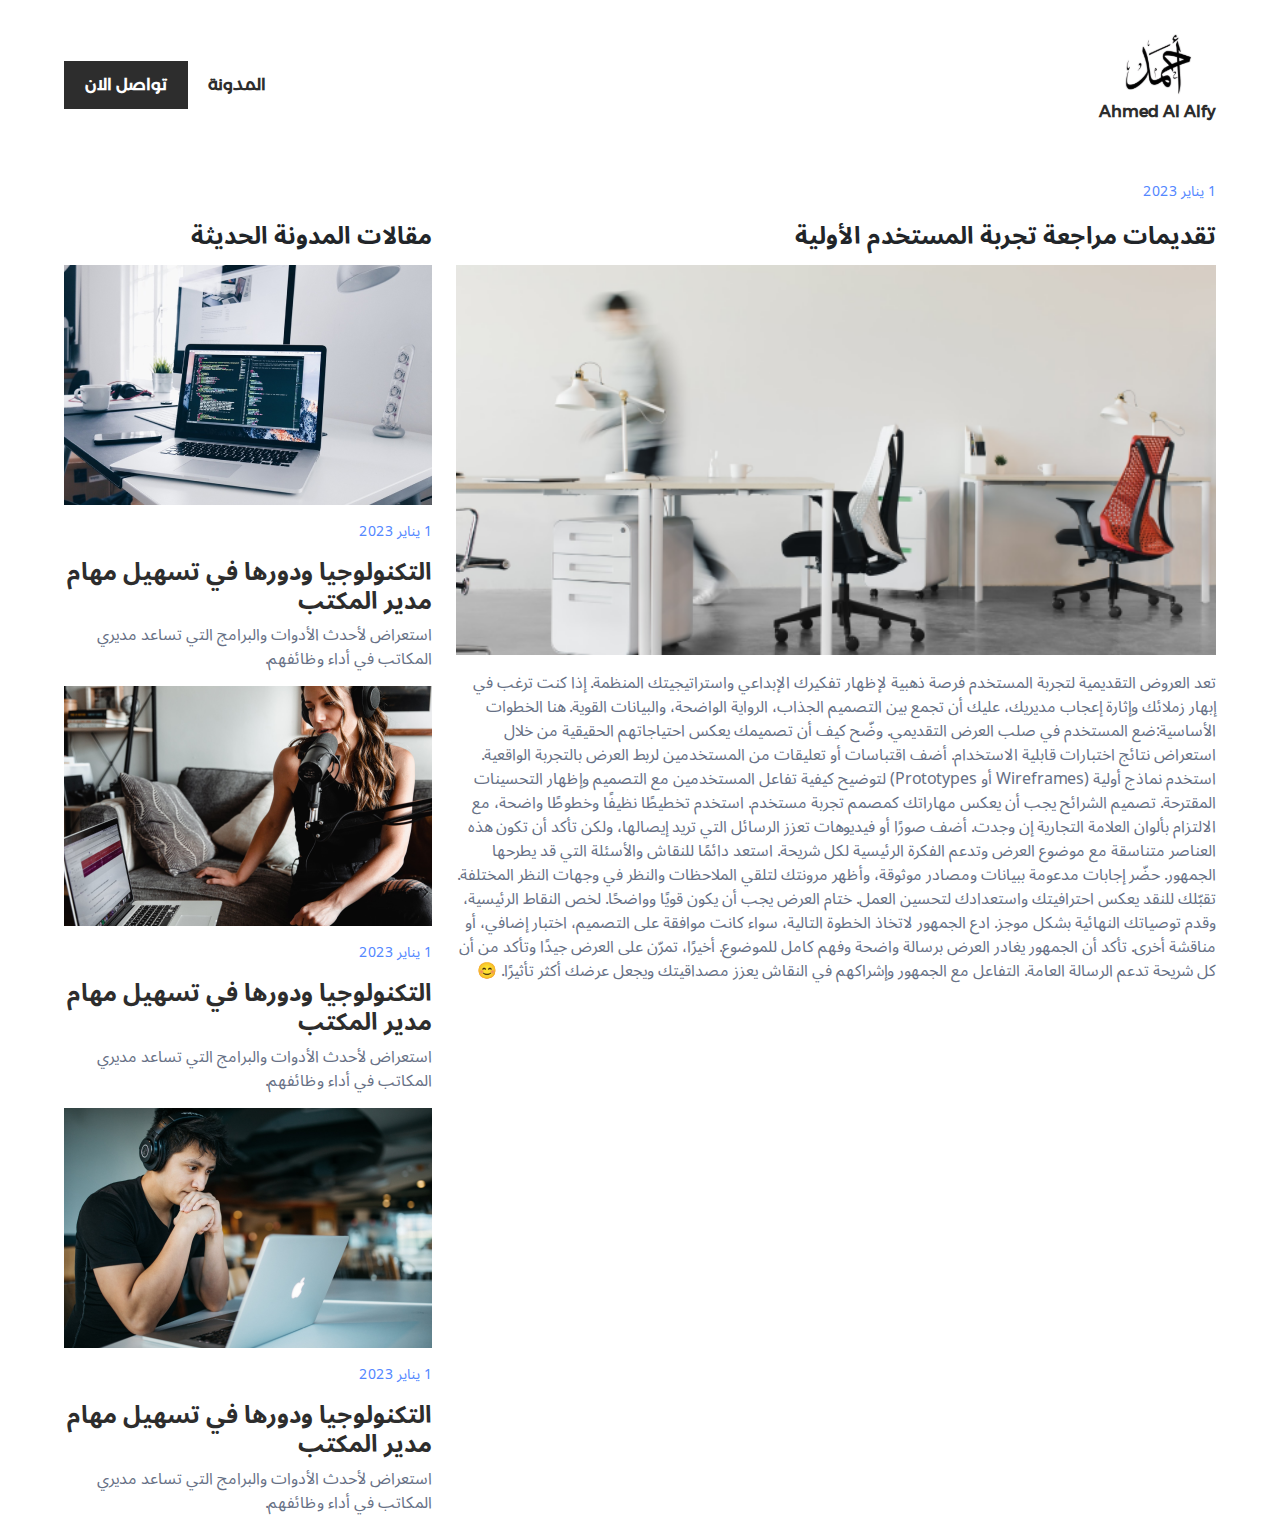
==== blog-details.html @ debd13fa "blog" ====
<!DOCTYPE html>
<html lang="en">
  <head>
    <meta charset="UTF-8" />
    <meta name="viewport" content="width=device-width, initial-scale=1.0" />
    <!-- bootstrap -->
    <link href="https://cdn.jsdelivr.net/npm/bootstrap@5.3.3/dist/css/bootstrap.min.css" rel="stylesheet" integrity="sha384-QWTKZyjpPEjISv5WaRU9OFeRpok6YctnYmDr5pNlyT2bRjXh0JMhjY6hW+ALEwIH" crossorigin="anonymous">
    <link rel="stylesheet" href="./css/style.css" />
    <link rel="stylesheet" href="./css/response.css" />
    <link rel="preconnect" href="https://fonts.googleapis.com" />
    <link rel="preconnect" href="https://fonts.gstatic.com" crossorigin />
    <!-- <link href="https://fonts.googleapis.com/css2?family=Epilogue:ital,wght@0,100..900;1,100..900&display=swap" rel="stylesheet"> -->

    <title>Document</title>
  </head>
  <body>
    <!-- header -->
    <header>
      <div class="main-container">
        <a class="logo">
          <img src="images/logo.svg" alt="logo" />
          <p>Ahmed Al Alfy</p>
        </a>
        <div class="header-links">
          <a class="blog-link" href="#"> المدونة </a>
          <a class="contact-link" href="#">تواصل الان </a>
        </div>
      </div>
    </header>
    <!-- end header -->


    <!-- start main -->
    <main>
    
        <div class="details-page">
            <div class="main-container">
                <div class="article-details-date">
                    <p>  1 يناير 2023 </p>
                </div>
                <div class="row row-gap-4">
                    <div class="col-lg-8 col-md-12 ">
                        <section class="article-details">
                            <div class="article-details-header">
                                
                                <h2>تقديمات مراجعة تجربة المستخدم الأولية </h2>
                            </div>
                            <div class="article-details-body">
                                <div class="article-details-img">
                                    <img src="images/article1.png" alt="article1">
                                </div>
                                <div class="article-details-text">
                                    <p>تعد العروض التقديمية لتجربة المستخدم فرصة ذهبية لإظهار تفكيرك الإبداعي واستراتيجيتك المنظمة. إذا كنت ترغب في إبهار زملائك وإثارة إعجاب مديريك، عليك أن تجمع بين التصميم الجذاب، الرواية الواضحة، والبيانات القوية. هنا الخطوات الأساسية:ضع المستخدم في صلب العرض التقديمي. وضّح كيف أن تصميمك يعكس احتياجاتهم الحقيقية من خلال استعراض نتائج اختبارات قابلية الاستخدام. أضف اقتباسات أو تعليقات من المستخدمين لربط العرض بالتجربة الواقعية. استخدم نماذج أولية (Wireframes أو Prototypes) لتوضيح كيفية تفاعل المستخدمين مع التصميم وإظهار التحسينات المقترحة.
                                        تصميم الشرائح يجب أن يعكس مهاراتك كمصمم تجربة مستخدم. استخدم تخطيطًا نظيفًا وخطوطًا واضحة، مع الالتزام بألوان العلامة التجارية إن وجدت. أضف صورًا أو فيديوهات تعزز الرسائل التي تريد إيصالها، ولكن تأكد أن تكون هذه العناصر متناسقة مع موضوع العرض وتدعم الفكرة الرئيسية لكل شريحة.
                                        استعد دائمًا للنقاش والأسئلة التي قد يطرحها الجمهور. حضّر إجابات مدعومة ببيانات ومصادر موثوقة، وأظهر مرونتك لتلقي الملاحظات والنظر في وجهات النظر المختلفة. تقبّلك للنقد يعكس احترافيتك واستعدادك لتحسين العمل.
                                        ختام العرض يجب أن يكون قويًا وواضحًا. لخص النقاط الرئيسية، وقدم توصياتك النهائية بشكل موجز. ادع الجمهور لاتخاذ الخطوة التالية، سواء كانت موافقة على التصميم، اختبار إضافي، أو مناقشة أخرى. تأكد أن الجمهور يغادر العرض برسالة واضحة وفهم كامل للموضوع.
                                        أخيرًا، تمرّن على العرض جيدًا وتأكد من أن كل شريحة تدعم الرسالة العامة. التفاعل مع الجمهور وإشراكهم في النقاش يعزز مصداقيتك ويجعل عرضك أكثر تأثيرًا. 😊</p>
                                    
                                </div>
                            </div>
                            
                
                        </section>
                    </div>
                    <div class="col-lg-4 col-md-12 ">
                        <aside>
                            <div class="aside-header">
                                <h2>مقالات المدونة الحديثة</h2>
                            </div>
                            <div class="aside-body">
                                <div class="row ">
                                    <div class="col-lg-12 col-md-6 col-sm-12">
                                        <a href="#" class="aside-item">
                                            <div class="aside-item-img">
                                                <img src="images/last1.png" alt="aside1">
                                            </div>
                                            <div class="aside-item-text">
                                                <div class="aside-item-date">
                                                    <p> 1 يناير 2023</p>
                                                </div>
                                                <h2>التكنولوجيا ودورها في تسهيل مهام مدير المكتب</h2>
                                                <p>استعراض لأحدث الأدوات والبرامج التي تساعد مديري المكاتب في أداء وظائفهم.</p>
                                            </div>
                                        </a>

                                    </div>
                                    <!--  -->
                                    <div class="col-lg-12 col-md-6 col-sm-12">
                                        <a href="#" class="aside-item">
                                            <div class="aside-item-img">
                                                <img src="images/last2.png" alt="aside1">
                                            </div>
                                            <div class="aside-item-text">
                                                <div class="aside-item-date">
                                                    <p> 1 يناير 2023</p>
                                                </div>
                                                <h2>التكنولوجيا ودورها في تسهيل مهام مدير المكتب</h2>
                                                <p>استعراض لأحدث الأدوات والبرامج التي تساعد مديري المكاتب في أداء وظائفهم.</p>
                                            </div>
                                        </a>

                                    </div>
                                    <!--  -->
                                    <div class="col-lg-12 col-md-6 col-sm-12">

                                        <a href="#" class="aside-item">
                                            <div class="aside-item-img">
                                                <img src="images/last3.png" alt="aside1">
                                            </div>
                                            <div class="aside-item-text">
                                                <div class="aside-item-date">
                                                    <p> 1 يناير 2023</p>
                                                </div>
                                                <h2>التكنولوجيا ودورها في تسهيل مهام مدير المكتب</h2>
                                                <p>استعراض لأحدث الأدوات والبرامج التي تساعد مديري المكاتب في أداء وظائفهم.</p>
                                            </div>
                                        </a>
                                    </div>
                                </div>
                                
                            </div>
                        </aside>

                    </div>
                </div>


            </div>
        </div>
    </main>
    <!--  -->


    <div class="whatsapp-container">
      <div class="whatsapp-options" id="whatsappOptions">
        <a href="#" target="__blank">
          <div
            class="whatsapp-option whats-icon"
            data-tooltip="حجوزات الفنادق والطيران"
          >
            <svg
              width="25"
              height="25"
              viewBox="0 0 25 25"
              fill="none"
              xmlns="http://www.w3.org/2000/svg"
            >
              <path
                d="M20.7792 3.49579C18.5092 1.24271 15.4904 0.00126638 12.2741 0C5.64708 0 0.253488 5.34697 0.250836 11.9193C0.249985 14.0201 0.803616 16.0708 1.85574 17.8785L0.150024 24.0554L6.52371 22.3979C8.27985 23.3475 10.257 23.8479 12.2693 23.8487H12.2742C18.9006 23.8487 24.2947 18.5011 24.2974 11.9288C24.2986 8.74375 23.0492 5.74887 20.7792 3.49579ZM12.2742 21.8356H12.2702C10.477 21.8349 8.71823 21.3573 7.18391 20.4546L6.81897 20.2399L3.03674 21.2235L4.0463 17.5675L3.80863 17.1927C2.8083 15.6153 2.27998 13.792 2.28076 11.9201C2.28292 6.45745 6.7659 2.01322 12.2781 2.01322C14.9473 2.01422 17.4564 3.04616 19.3431 4.9188C21.2298 6.79145 22.2683 9.28073 22.2673 11.928C22.2652 17.3911 17.7822 21.8356 12.2742 21.8356ZM17.7557 14.4154C17.4552 14.2663 15.9783 13.5458 15.7029 13.4464C15.4275 13.3469 15.2273 13.2973 15.027 13.5955C14.8267 13.8936 14.251 14.5645 14.0757 14.7633C13.9005 14.9621 13.7252 14.9869 13.4248 14.8378C13.1244 14.6887 12.1564 14.3742 11.0089 13.3595C10.1159 12.5699 9.51294 11.5944 9.3377 11.2962C9.16247 10.998 9.31907 10.8369 9.46945 10.6884C9.60458 10.5549 9.76986 10.3405 9.92008 10.1666C10.0703 9.99269 10.1204 9.86839 10.2205 9.66964C10.3206 9.47085 10.2705 9.2969 10.1954 9.14782C10.1204 8.99875 9.51952 7.53274 9.26917 6.9364C9.02535 6.35562 8.77762 6.4342 8.59322 6.42508C8.41818 6.41644 8.2177 6.41462 8.01745 6.41462C7.8172 6.41462 7.49172 6.48915 7.21636 6.78733C6.941 7.08551 6.16492 7.80608 6.16492 9.27206C6.16492 10.738 7.24138 12.1543 7.39159 12.3531C7.54181 12.5519 9.50996 15.5603 12.5236 16.8504C13.2404 17.1573 13.7999 17.3405 14.2362 17.4778C14.9559 17.7044 15.6108 17.6725 16.1285 17.5958C16.7057 17.5103 17.9058 16.8753 18.1562 16.1796C18.4066 15.4838 18.4066 14.8875 18.3315 14.7633C18.2564 14.6391 18.0561 14.5645 17.7557 14.4154Z"
                fill="white"
              />
            </svg>
          </div>
        </a>
        <a href="#" target="__blank">
          <div
            class="whatsapp-option linkedin-icon"
            data-tooltip="الدراسه بالخارج"
          >
            <svg
              width="23"
              height="22"
              viewBox="0 0 23 22"
              fill="none"
              xmlns="http://www.w3.org/2000/svg"
            >
              <path
                d="M3.14421 0.0189209C1.68298 0.0189209 0.500236 1.20379 0.5 2.66171C0.5 4.12105 1.68274 5.30568 3.14444 5.30568C4.60213 5.30568 5.78652 4.12105 5.78652 2.66171C5.78652 1.20355 4.60189 0.0189209 3.14421 0.0189209Z"
                fill="white"
              />
              <path
                d="M5.42316 7.3111H0.863586V21.9811H5.42316V7.3111Z"
                fill="white"
              />
              <path
                d="M17.0308 6.94635C14.8128 6.94635 13.3256 8.16243 12.7168 9.31562H12.6558V7.31113H8.28277H8.28253V21.9809H12.8381V14.7237C12.8381 12.8104 13.2024 10.9572 15.5745 10.9572C17.9126 10.9572 17.9438 13.1454 17.9438 14.8464V21.9806H22.5V13.9343C22.5 9.98465 21.6478 6.94635 17.0308 6.94635Z"
                fill="white"
              />
            </svg>
          </div>
        </a>
        <a href="#" target="__blank">
          <div
            class="whatsapp-option face-icon"
            data-tooltip="حجوزات الفنادق والطيران"
          >
            <svg
              width="13"
              height="24"
              viewBox="0 0 13 24"
              fill="none"
              xmlns="http://www.w3.org/2000/svg"
            >
              <path
                fill-rule="evenodd"
                clip-rule="evenodd"
                d="M8.62779 23.8869V13.1888H11.7211L12.2263 8.43404H8.62779V6.1182C8.62779 4.89386 8.65758 3.67932 10.287 3.67932H11.9373V0.279859C11.9373 0.228746 10.5197 0.113281 9.08559 0.113281C6.09048 0.113281 4.21509 2.08315 4.21509 5.70031V8.43404H0.905579V13.1888H4.21509V23.8869H8.62779Z"
                fill="white"
              />
            </svg>
          </div>
        </a>
        <a href="#" target="__blank">
          <div
            class="whatsapp-option insta-icon"
            data-tooltip="الدراسه بالخارج"
          >
            <svg
              width="22"
              height="22"
              viewBox="0 0 22 22"
              fill="none"
              xmlns="http://www.w3.org/2000/svg"
            >
              <path
                d="M11 5.95833C10.0029 5.95833 9.0281 6.25402 8.199 6.80801C7.3699 7.36199 6.7237 8.14939 6.34211 9.07064C5.96052 9.99188 5.86067 11.0056 6.05521 11.9836C6.24974 12.9616 6.72991 13.8599 7.435 14.565C8.14009 15.2701 9.03843 15.7503 10.0164 15.9448C10.9944 16.1393 12.0081 16.0395 12.9294 15.6579C13.8506 15.2763 14.638 14.6301 15.192 13.801C15.746 12.9719 16.0417 11.9971 16.0417 11C16.0402 9.66333 15.5085 8.38184 14.5633 7.43667C13.6182 6.4915 12.3367 5.95984 11 5.95833ZM11 15.125C10.1842 15.125 9.38663 14.8831 8.70827 14.4298C8.02992 13.9766 7.50121 13.3323 7.189 12.5786C6.87679 11.8248 6.7951 10.9954 6.95426 10.1953C7.11342 9.39508 7.50629 8.66008 8.08319 8.08319C8.66008 7.50629 9.39508 7.11342 10.1953 6.95426C10.9954 6.7951 11.8248 6.87679 12.5786 7.189C13.3323 7.50121 13.9766 8.02992 14.4298 8.70827C14.8831 9.38663 15.125 10.1842 15.125 11C15.1238 12.0936 14.6888 13.1421 13.9155 13.9155C13.1421 14.6888 12.0936 15.1238 11 15.125ZM16.0417 0H5.95833C4.37863 0.00178931 2.86415 0.630115 1.74713 1.74713C0.630115 2.86415 0.00178931 4.37863 0 5.95833V16.0417C0.00178931 17.6214 0.630115 19.1359 1.74713 20.2529C2.86415 21.3699 4.37863 21.9982 5.95833 22H16.0417C17.6214 21.9982 19.1359 21.3699 20.2529 20.2529C21.3699 19.1359 21.9982 17.6214 22 16.0417V5.95833C21.9982 4.37863 21.3699 2.86415 20.2529 1.74713C19.1359 0.630115 17.6214 0.00178931 16.0417 0ZM21.0833 16.0417C21.0818 17.3783 20.5502 18.6598 19.605 19.605C18.6598 20.5502 17.3783 21.0818 16.0417 21.0833H5.95833C4.62166 21.0818 3.34017 20.5502 2.395 19.605C1.44984 18.6598 0.918176 17.3783 0.916667 16.0417V5.95833C0.918176 4.62166 1.44984 3.34017 2.395 2.395C3.34017 1.44984 4.62166 0.918176 5.95833 0.916667H16.0417C17.3783 0.918176 18.6598 1.44984 19.605 2.395C20.5502 3.34017 21.0818 4.62166 21.0833 5.95833V16.0417ZM17.875 5.04167C17.875 5.22297 17.8212 5.40019 17.7205 5.55094C17.6198 5.70168 17.4766 5.81918 17.3091 5.88856C17.1416 5.95794 16.9573 5.97609 16.7795 5.94072C16.6017 5.90535 16.4384 5.81805 16.3102 5.68985C16.182 5.56165 16.0947 5.39832 16.0593 5.2205C16.0239 5.04268 16.0421 4.85837 16.1114 4.69087C16.1808 4.52337 16.2983 4.38021 16.4491 4.27949C16.5998 4.17876 16.777 4.125 16.9583 4.125C17.2014 4.12528 17.4344 4.22194 17.6062 4.39379C17.7781 4.56564 17.8747 4.79864 17.875 5.04167Z"
                fill="white"
              />
            </svg>
          </div>
        </a>
      </div>
    </div>
    
    <script src="https://cdn.jsdelivr.net/npm/bootstrap@5.3.3/dist/js/bootstrap.bundle.min.js" integrity="sha384-YvpcrYf0tY3lHB60NNkmXc5s9fDVZLESaAA55NDzOxhy9GkcIdslK1eN7N6jIeHz" crossorigin="anonymous"></script>
    <script src="./custom.js"></script>
    <!-- bootstrap -->

  </body>
</html>
---- css/style.css ----
*{
    margin: 0;
    padding: 0;
    box-sizing: border-box;
}
@font-face {
    font-family: "Epilogue";

    src: url("../fonts/Epilogue-VariableFont_wght.ttf");
}
@font-face {
    font-family: "Montserrat";
    src: url("../fonts/ArbFONTS-Montserrat-Arabic-Regular.ttf");
}

@font-face {
    font-family: "Montserrat";
    src: url("../fonts/Montserrat-Arabic-Regular.ttf");
}

@font-face {
    font-family: "Epilogue"  ;
    src: url("../fonts/Epilogue-Regular.ttf");
}

@font-face {
    font-family: "Montserrat-thin"  ;
    src: url("../fonts/Montserrat-Arabic-Thin.ttf");
}
@font-face {
    font-family: "Montserrat-light"  ;
    src: url("../fonts/ArbFONTS-Montserrat-Arabic-Light.ttf");
}

@font-face {
    font-family: "Montserrat-bold"  ;
    src: url("../fonts/ArbFONTS-Montserrat-Arabic-Bold.ttf");
}

@font-face {
  font-family: "Inter-bold"  ;
  src: url("../fonts/ArbFONTS-NotoIKEAArabic-Bold.ttf");
}
@font-face {
  font-family: "Inter-regular"  ;
  src: url("../fonts/ArbFONTS-NotoIKEAArabic-Regular.ttf");

}
@font-face {
  font-family: "Inter-light"  ;
  src: url("../fonts/Inter_18pt-Light.ttf");
}
@font-face {
  font-family: "Inter-semiBold"  ;
  src: url("../fonts/Inter_18pt-SemiBold.ttf");
}
body{
    direction: rtl;
    font-family: "Montserrat";
    
}


:root{
    --main-color: #2D2D2D;
    --secondary-color: #ffffff;
}

a{
    text-decoration: none;
    color: var(--main-color);

}

ul{
    list-style: none;
    padding: 0;
}

h1{
    font-size: 60px;
}

h2{
    font-size: 24px;
}

.main-container{
    width: 90%;
    margin: auto;
}

header{
    height: 100px;
    margin-top: 30px;
    overflow: hidden;
    
}


header .main-container{
    display: flex;
    justify-content: space-between;
    align-items: center;
}

.header-links{
  display: flex;
  gap: 20px;
}

.contact-link{
    width: fit-content;
    height: 48px;
    font-size: 16px;
    background-color: var(--main-color);
    color: white;
    align-content: center;
    padding: 0 20px;
    transition: all 0.3s ease-in-out;
    border: 1px solid transparent;
    outline: none;
    cursor: pointer;
    display: flex;
    align-items: center;
    justify-content: center;
    animation: slide-right 0.5s ease-in-out;
    font-weight: bold;

}

.contact-link:hover{
    background-color: white;
    color: var(--main-color);
    border: 1px solid var(--main-color);
    

}

.blog-link{
  text-align: center;
  align-content: center;
  font-size: 16px;
  cursor: pointer;
  animation: slide-right 0.5s ease-in-out;
  font-weight: bold;

  
}


.logo{
    display: flex;
    flex-direction: column;
    align-items: center;
    justify-content: center;
    animation: slide-left 0.5s ease-in-out;
}

.logo p{
    font-size: 16px;
    font-weight: bold;
}

@keyframes slide-left{
    0%{
        transform: translateX(100%);
    }
    100%{
        transform: translateX(0);
    }
}

@keyframes slide-right{
    0%{
        transform: translateX(-100%);
    }
    100%{
        transform: translateX(0);
    }
}
/* landing */

.landing{
    margin-top: 100px;
}

.landing .main-container .land-container{
    display: grid;
    grid-template-columns:  1fr 2fr;
    justify-content: space-between;
    align-items: center;
    gap: 100px;

}

.landing-content{
    grid-column: 2 / span 1;
    display: flex;
        flex-direction: column;
        gap: 30px;
}


.landing-content p{
    font-size:18px;
    font-weight:100;
    line-height: 1.6;   
    color: #666666;
    font-family: "Montserrat-light";
    width: 95%;
  
}

.landing-img{
    display: flex;
    justify-content: center;
    align-items: center;
    position: relative;
}
.landing-img .img-container{
    width: 320px;
    height: 475px;
    grid-column: 1 / span 1;  
    position: relative;  
}

.landing-img img{
    width: 100%;
    height: 100%;
    border-radius: 200px 200px 0 0; 
}

.personal-img{
    animation: show 1s ease-in-out;
    /* add delay to the animation */
    

}

@keyframes show{
    0%{
        opacity: 0;

    }
    100%{
        opacity: 1;
    }
}


.cover{
    position: absolute;
    width: 100%;
    height: 100%;
    top: 0;
}

 .shape1{
    width: 113px;
    height: 113px;
    background-color: #FF6250;
    border-radius: 0 200px 0 0;
    top: 0;
    right: -56px;
    position: absolute;
    animation: fadeShapes 3s ease-in-out forwards;
     animation: fadeCilecle infinite; /* referring directly to the animation's @keyframe declaration */
  animation-duration: 4s; /* don't forget to set a duration! */
    
}


@keyframes fadeCilecle{
  
  0%{
        border-radius: 50% ;
        width: 0;
        height: 0;


  }
  50%{

    border-radius: 0 200px 0 0;
    width: 113px;
    height: 113px;
    
  }
  100%{
    border-radius: 50%;
    width: 0px;
    height: 0px;
  }

}

 .shape2{
    width: 100px;
    height: 100px;
    background-color: #009379;
    border-radius: 0 30px  30px;
    bottom: 13%;
    left: -50px;
    position: absolute;
}

.top-arrow{
    
    top: 10px;
    left: 10px;
    position: absolute;
}

.bottom-arrow{
    
    bottom: 10%;
    right: -40px;
    position: absolute;
}

@keyframes fadeShapes{
    0%{
        opacity: 0;
       

    }
    90%{
        opacity: 1;
        
    }


}


.img-container {
    position: relative;
    display: inline-block;
  }
  
  .personal-img {
    opacity: 0;
    animation: fadeInImage 1.5s forwards;
  }
  
   .shape2{
      transform: translateY(20px);
    animation: rotateIn 3s forwards infinite;
  }
  

  @keyframes rotateIn {
    0% {
      -webkit-transform: rotate(-200deg);
      transform: rotate(-180deg);
  }
  
  50% {
      -webkit-transform: translateZ(0);
      transform: translateZ(0);
  }
  100%{
    -webkit-transform: rotate(-200deg);
      transform: rotate(-180deg);
  }
  }
  .bottom-arrow {
    opacity: 0;
    animation: fadeInArrows 3s forwards infinite;
    transform: translateX(50px);
  }

  .top-arrow{
    opacity: 0;
    animation: fadeInTopArrow 3s forwards infinite;
    transform: translateX(-50px);
  }
  .shape1 {
    animation-delay: 1s; /* Delay for shape1 to appear after the image */
  }
  
  .shape2 {
    animation-delay: 1s; /* Delay for shape2 to appear after shape1 */
  }
  
  
  

  @keyframes fadeInImage {
    0% {
      opacity: 0;
    }
    100% {
      opacity: 1;
    }
  }
  
  @keyframes fadeInShapes {
    0% {
      opacity: 0;
      transform: translateY(30px);
    }
    100% {
      opacity: 1;
      transform: translateY(0);
    }
  }

  @keyframes fadeInTopArrow {
    0% {
      opacity: 0;
      transform: translateX(-30px);
    }
    100% {
      opacity: 1;
      transform: translateX(0);
    }
  }


  @keyframes fadeInArrows {
    0% {
      opacity: 0;
      transform: translateX(30px);
    }
    100% {
      opacity: 1;
      transform: translateX(0);
    }
  }

  

.contact{
    margin: 100px 0 50px 0;

}

.contact-content{
    display: flex;
    flex-direction: column;
    gap: 30px;
}

.contact-container{
    display: grid;
    grid-template-columns: 1fr 1fr;
    gap: 40px;
}

.contact-content h2{
    font-size: 22px;
    font-weight: 500;
    line-height: 1.6;
}

.contact-content p{
    font-size: 16px;
    font-weight: 400;
    line-height: 1.6;
    font-family: "Montserrat-light";
    color: #666666;
}
.contact ul{
    display: flex;
    gap: 24px;
}

.contact ul .facebook svg path,
.contact ul .whatsapp svg path,
.contact ul .instagram svg path,
.contact ul .linkedin svg path,
.contact ul .phone svg path
{
    transition: all 0.3s ease-in-out;
}

.contact ul .facebook svg:hover path{
    fill: #4460A0;
}

.contact ul .whatsapp svg:hover path{
    fill: #67C15E;
}

.contact ul .linkedin svg:hover path{
    fill: #0077B5;
}
.contact ul .phone svg:hover path{
    fill: #25A019;
}


.instagram-icon {
    transition: fill 0.3s, stroke 0.3s;
}

.instagram-icon .background {
    transition: fill 0.3s ease-in-out;
}

.instagram-icon .foreground {
    stroke: white;
    transition: stroke 0.3s ease-in-out;
}

.instagram-icon:hover .background {
    fill: url(#instagram-gradient);
}

/* Ensure the circle (foreground) remains white */
.instagram-icon:hover .foreground {
    stroke: white;
}

/* Update the gradient to match the provided image */
#instagram-gradient stop:nth-child(1) {
    stop-color: #833AB4; /* Purple */
}

#instagram-gradient stop:nth-child(2) {
    stop-color: #FD1D1D; /* Reddish pink */
    offset: 50%;
}

#instagram-gradient stop:nth-child(3) {
    stop-color: #FCB045; /* Orange yellow */
}

.contact-form form{
    display: flex;  
    flex-direction: column;
    gap: 20px;

}

.contact-form input,textarea{
    color: rgba(102, 102, 102, 1);
    font-size: 17px;
    font-family: "Montserrat-light";  

      
}
.contact-form input{
    font-size: 16px;
    height: 60px;
    border: 1px solid  rgba(243, 243, 243, 1);
    padding: 0 20px 0 10px; 
    outline: none;
    background-color: rgba(243, 243, 243, 1);
    
}

.contact-form textarea{
    border: 1px solid rgba(243, 243, 243, 1);
    padding: 15px 20px 0 10px;
    outline: none;
    background-color: rgba(243, 243, 243, 1);
    resize: none;
}

.contact-form input:focus,
.contact-form textarea:focus{
    border: 1px solid #D9D9D9 ;
}


.contact-form button{
    width: 200px;
    height: 60px;
    font-family: "Montserrat";
    background-color: var(--main-color);
    color: white;
    font-size: 18px;
    border:  1px solid transparent;
    outline: none;
    cursor: pointer;
    transition: all 0.3s ease-in-out;
    padding: 0 20px;

}

.contact-form button:hover{
    background-color: white;
    color: var(--main-color);
    border: 1px solid var(--main-color);
    font-weight: 500;
}
.group-form{
    width: 100%;
    display: flex;
    gap: 20px;
}

.group-form input{
    width: 50%;
}



/* whats-icon */
.whats-icon,
.whats-icon1{
  position: fixed;

  right: 0;
  z-index: 9999;
  width: 70px;
  height: 70px;
  border-radius: 6px 0 0 6px;
  background-color: white;
  display: flex;
  align-items: center;
  justify-content: center;
}
.whats-icon1{
    top: 65%;
}

.whatsapp-option span{
    width: 50px;
    height: 50px;
    cursor: pointer;
    text-align: center;
    margin: 10px 6px 10px 0px;
    transition: all 0.3s linear;
    display: flex;
    align-items: center;
    justify-content: center;
    line-height: 50px;
    font-size: 24px;
    background: #fff;
    box-shadow: 0 0 8px #cccccce0;
    border-radius: 50%;
}

/* .whatsapp-option::after{
    content:  attr(data-tooltip);
    background: var(--color-2);
    width: max-content;
    font-size: 16px;
    right: calc(100% + 15px);
    top: 7px;
    padding: 0 10px;
    box-shadow: -5px 2px 8px #cccccce0;
    position: absolute;
    opacity: 0;
    color: white;
    transition: all 0.4s ease;
    border-radius: 5px;
    letter-spacing: 1px;
    -webkit-transform: translateX(20px);
    transform: translateX(20px);
    font-size: 16px;
    font-weight: bold;
    min-height: 48px;
    display: flex;align-items: center;justify-content: center;


}

.whatsapp-option::before {
    position: absolute;
    content: "";
    opacity: 0;
    transition: all 0.4s ease;
    right: 100%;

    visibility: hidden;
    border: 8px solid transparent;
    border-left-color: var(--color-2);
    top: 16px;
    -webkit-transform: translateX(20px);
    transform: translateX(20px);
    right: 100%;
  }
  .whatsapp-option:hover::after,


.whatsapp-option:hover::before {
    opacity: 1;
    transform: translateX(0);
    -webkit-transform: translateX(0);
    visibility: visible;
  } */

.whats-icon i,
.whats-icon1 i{
  font-size: 40px;
  color: #1A6533;
}

@keyframes pulse-border {
    0% {
        /* padding: 25px; */
        transform: scale(1);
        opacity: 0.75;
    }
    75% {
        /* padding: 50px; */
        transform: scale(1.5);
        opacity: 0;
    }
    100% {
        transform: scale(1);
        opacity: 0;
    }
}

  .whatsapp-container {
    position: fixed;
    left: 10px;
    bottom: 10px;
    z-index: 1000;
  }
  .whatsapp-main{
    background-color: white;
    padding: 10px;
    border-radius: 50%;
    left: 0;
    position: relative;
    display: flex;
    align-items: center;
    justify-content: center;
    width: 70px;
    height: 70px;

    border: 1px solid #fff;
    /* animation-name: pulse;

    animation-duration: 1.5s;
    animation-timing-function: ease-out;
    animation-iteration-count: infinite; */
  }
    /* .whatsapp-main::before{
        content: "";
        position: absolute;
        border-radius: 50%;
        padding: 32px;
        border: 5px solid #28a745;
        opacity: 0.75;
        animation-name: pulse-border;
        animation-duration: 1.5s;
        animation-timing-function: ease-out;
        animation-iteration-count: infinite;
        top: -2px;
        left: -4px;
    } */
  .whatsapp-main i,
  .whatsapp-option i {
    font-size: 50px;
    color: #1A6533;
    cursor: pointer;
  }

  .whatsapp-options {
    display: flex;
    flex-direction: column;
    position: absolute;
    bottom: 0px;
    left: 0;

  }
  .whatsapp-option i{
    color: white;
  }

  .whatsapp-option {
    margin-bottom: 10px;
    background-color: #1A6533;
    padding: 10px;
    border-radius: 50%;
    position: relative;
    display: flex;
    align-items: center;
    justify-content: center;
    width: 70px;
    height: 70px;
  }


  .whatsapp-options a {
    visibility: hidden; /* Initially hidden */
    opacity: 0;
    transform: translateY(100%);
  }
  
  .whatsapp-options a:first-child {
    animation: displayTop 0.5s ease-in-out forwards;
  }
  
  .whatsapp-options a:nth-child(2) {
    animation: displayTop 0.5s ease-in-out 0.2s forwards;
  }
  
  .whatsapp-options a:nth-child(3) {
    animation: displayTop 0.5s ease-in-out 0.4s forwards;
  }
  
  .whatsapp-options a:nth-child(4) {
    animation: displayTop 0.5s ease-in-out 0.6s forwards;
  }
  
  @keyframes displayTop {
    0% {
      visibility: visible;
      opacity: 0;
      transform: translateY(100%);
    }
    100% {
      visibility: visible;
      opacity: 1;
      transform: translateY(0);
    }
  }
  



.custom-select-wrapper {
  position: relative;
  display: inline-block;
  width: 200px; /* Adjust width as needed */
}

.custom-select {
  position: relative;
  display: flex;
  align-items: center;
  cursor: pointer;
  border: 1px solid #ccc;
  padding: 10px;
  border-radius: 4px;
}

.custom-select .icon__arrow {
  position: absolute;
  right: 10px;
  top: 50%;
  transform: translateY(-50%);
  pointer-events: none;
}

.custom-select select {
  width: 100%;
  border: none;
  background: transparent;
  cursor: pointer;
  font-size: 16px;
  padding-right: 30px;
}

.custom-options {
  display: none;
  position: absolute;
  top: 100%;
  left: 0;
  width: 100%;
  border: 1px solid #ccc;
  background: #fff;
  border-radius: 4px;
  z-index: 1;
}

.custom-options div {
  padding: 10px;
  cursor: pointer;
}

.custom-options div:hover {
  background: #f0f0f0;
}

.custom-select.open .custom-options {
  display: block;
}


.face-icon{
    background: var(--main-color);
    border: 1px solid var(--main-color);
    transition: all 0.3s ease;
}

.face-icon:hover{
    background-color: #4460A0;
    border: 1px solid #4460A0;
}

.whatsapp-option.whats-icon {
    position: relative;
    background: var(--main-color);
    transition: background 0.3s ease-in-out;
    overflow: hidden;
}

.whatsapp-option.whats-icon::before {
    content: '';
    position: absolute;
    top: 0;
    left: 0;
    right: 0;
    bottom: 0;
    background: linear-gradient(to right, #61FD7D, #2BB826);
    opacity: 0;
    transition: opacity 0.5s ease-in-out;
    z-index: -1; /* Ensure it overlays correctly */
}

.whatsapp-option.whats-icon:hover::before {
    opacity: 1;
}

.whatsapp-option.whats-icon:hover {
    background: transparent; /* Hide the original background */
}

.whatsapp-option.linkedin-icon{
    background: var(--main-color);
    transition: all 0.3s ease;
}

.whatsapp-option.linkedin-icon:hover{
    background: #006699;
}

.whatsapp-option.insta-icon{
    
    position: relative;
    background: var(--main-color);
    overflow: hidden;
    transition: background 0.3s ease-in-out;

    
}

.whatsapp-option.insta-icon::before {
    position: absolute;
    content: '';
    top: 0;
    left: 0;
    right: 0;
    bottom: 0;
    background: linear-gradient(10deg, #F58529 0%, #DD2A7B 50%, #515BD4 100%);
    opacity:0;
    transition: opacity 0.3s ease-in-out;
    z-index: -1;


}


.whatsapp-option.insta-icon:hover::before {
    opacity: 1;
}


.whatsapp-option.insta-icon:hover{
   
    background: transparent

}

.page-header{
  margin: 25px 0;
    color: var(--main-color);
    font-size: 70px;
    font-family: "Inter-Bold";
  }
  .page-header .main-container{
    padding: 10px  0;
    border-top: 1px solid rgba(0, 0, 0, 0.34);
    border-bottom: 1px solid rgba(0, 0, 0, 0.34);
}

.last-articles{
  font-family: "Inter-Bold";
margin-bottom: 50px;

}

.articles-container{
  display: grid;
  grid-template-columns: repeat(2, 1fr);
  grid-template-rows: repeat(2, 1fr);
  gap: 20px;
}
.article:nth-child(1){
  
  grid-row: 1/3;
  grid-column: 1/2;
  display: flex;
  flex-direction: column;
  gap: 10px;
}

.article:nth-child(1) .article-img{
  width: 100%;
  height: 70%;
}
.article:nth-child(1) .article-img img{
  width: 100%;
  height: 100%;
}

.article:nth-child(2),
.article:nth-child(3){
  display: flex;
  gap: 10px;

}


.article:nth-child(2) .article-img,
.article:nth-child(3) .article-img{
  width: 50%;
  height: 100%;
}

.article:nth-child(2) .article-img img,
.article:nth-child(3) .article-img img{
  width: 100%;
}
.article-info 
 {
  flex: 1;
  display: flex;
  flex-direction: column;
  justify-content: space-between;
}
.article:nth-child(2){
  grid-row: 1/1;
  grid-column: 2/2;
}

.article:nth-child(3){
  grid-row: 2/3;
  grid-column: 2/3;
}


.article:nth-child(2) h2 ,
.article:nth-child(3) h2 {
  font-family: "Inter-Bold";
  font-size: 18px;
}

.article p  {
  font-family: "Inter-Regular";
  font-size: 16px;
  color: #667085;

  -webkit-line-clamp: 2;
  display: -webkit-box;
  -webkit-box-orient: vertical;
  -webkit-line-clamp: 2;
  line-clamp: 2;
  overflow: hidden;
  text-overflow: ellipsis;
  white-space: normal;
  word-wrap: break-word;

}


.article-date p{
  text-align: left;
  font-family: "Inter-Regular";
  font-size: 14px;
  color: #5387FF;
}

.article-header {
  margin: 30px 0;
}

/* network */

.network{
  margin: 70px  0  ;
}

.network-info h2{
  font-family: "Inter-Bold";

}
.network-info p{
  font-family: "Inter-Regular";
  color: #667085;
}

.network-img{
  height: 240px;

}


.network-img img{
  width: 100%;
  height: 100%;
}


/* all articles */

.all-article-card{
  display: flex;
  flex-direction: column;
  gap: 15px;
  margin-bottom: 20px;
}
.all-article-card .all-article-img{

  width: 100%;
  height: 240px;
}
.all-article-card .all-article-img img{
  width: 100%;
  height: 100%;
} 

.all-article-info h2{

  font-family: "Inter-Bold";

}
.all-article-info p{
  font-family: "Inter-Regular";
  color: #667085;
}

.info-date p{
  font-family: "Inter-Regular";
  color: #5387FF;
  font-size: 14px;
}
/* details */

.details-page{
  margin-top: 50px;
}

.article-details-date p{
  font-family: "Inter-Regular";
  color: #5387FF;
  font-size: 14px;
  margin-bottom: 20px;

}
.article-details-header h2{
  margin: 0;
  font-family: "Inter-Bold";
}

.article-details,
.article-details-body,
aside,
.aside-item,
.aside-body{
  display: flex;
  flex-direction: column;
  gap: 15px;
}

.article-details-img img{
  width: 100%;
}
.article-details-text p,
.aside-item-text p{
  font-family: "Inter-Regular";
  color: #667085;
  font-size: 16px;
}

.aside-header h2{
  font-family: "Inter-bold";
  margin-bottom: 0px;  
}


.aside-item-img {
  height: 240px;
}
.aside-item-img img{
  width: 100%;
  height: 100%;
  object-fit: cover;

}
.aside-item-text h2{
  font-family: "Inter-bold";
}

.aside-item-date p{
  font-family: "Inter-Regular";
  color: #5387FF;
  font-size: 14px;
}
---- css/response.css ----
@media (max-width: 1200px) {
    
    .landing-img .img-container {
        width: 280px;
        height: 415px;

    }


    .shape1 {
        width: 85px;
        height: 85px;
        right: -42.5px;
    }

    .shape2 {
        width: 75px;
        height: 75px;
        left: -32.5px
    }
    
}

@media (max-width: 1024px) {

    .landing .main-container .land-container {
        display: grid
    ;
        grid-template-columns: 1fr 1fr;

    }
    .landing-img .img-container {
        width: 270px;
        height:380px;

    }

    


    .shape1 {
        width: 90px;
        height: 90px;
        right: -45px;
    }

    .shape2 {
        width: 75px;
        height: 75px;
        left: -35px
    }
    

    .landing-content h1{
        font-size: 45px;
    }

    

}

@media (max-width: 992px) {


    .articles-container{
        display: grid;
        grid-template-columns: repeat(2, 1fr);
        grid-template-rows: repeat( 2, auto);
        gap: 20px;
      }
    .article:nth-child(1){
 
        grid-row: 1/2;
        grid-column: 1/3;
        display: flex;
        flex-direction: column;
        gap: 10px;
      }
      
      
      .article:nth-child(2){
        grid-row: 2/3;
        grid-column: 1/2;
      }
      
      .article:nth-child(3){
        grid-row: 2/3;
        grid-column: 2/3;
      }


}

@media (max-width: 768px) {

    .landing {
        margin-top: 60px;
    }

    .landing-content h1{
        font-size: 40px;
        text-align: center;
    }

    .landing-content p {
        font-size: 18px;
        text-align: center;
    }

    
  
    .landing .main-container .land-container{
        display: grid;
        grid-template-columns:  1fr;
        justify-content: space-between;
        align-items: center;
        gap: 50px;
    
    }
    
    .landing-content{
        grid-column: 1 / span 1  ;
        grid-row: 2 / span 1;
        
    }
    
    .contact {
        margin: 70px 0 50px 0;
    }

    .contact-container{
        display: flex;
        gap: 40px;
        flex-direction: column;
    }

    .group-form{
        flex-direction: column;
        width: 100%;
    }
    .group-form input {
        width: 100%;
        padding: 0;
        padding-right: 10px;
        
    }
    .contact-form input, textarea{
        font-size: 14px ;
    }

    

    .whatsapp-option{
        width: 50px;
        height: 50px;
    }



    .articles-container{
        display: grid;
        grid-template-columns: repeat(1, 1fr);
        grid-template-rows: repeat( 3, auto);
        gap: 20px;
    }
    .article:nth-child(1){
 
        grid-row: 1/span 1;
        grid-column: 1/ span 2;
        display: flex;
        flex-direction: column;
        gap: 10px;
      }
      
      
      .article:nth-child(2){
        grid-row: 2/ span 1;
        grid-column: 1/  span 1;
      }
      
      .article:nth-child(3){
        grid-row: 3/ span 1;
        grid-column: 1/ span 1;
      }
}

@media (max-width: 550px) { 

    .landing-img .img-container {
        width: 300px;
        height: 435px;

    }


    .shape1 {
        width: 100px;
        height: 100px;
        right: -50px;
    }

    .shape2 {
        width: 90px;
        height: 90px;
        left: -45px
    }
    .contact-link {
        width: fit-content;
        height: 48px;
        font-size: 16px;
        font-weight: bold;
    }

    .whatsapp-option{
        width: 45px;
        height: 45px;
    }

    .page-header h1{
        font-size: 40px;
    }
    .article:nth-child(1) h2,
    .all-article-info h2,
    .article-header,
    .network-info h2,
    .aside-header h2,
.aside-item-text h2,
.article-details-header h2{
        font-size: 20px;
    }

    .article:nth-child(2) h2, .article:nth-child(3) h2,
    .network-info p,
    .article-details-text p,
.aside-item-text p{
        font-size: 16px;
    }
    .article p,
    .all-article-info p{
        font-size: 14px;
        margin: 0;
    }

    .article-date p,
    .info-date p,
    .aside-item-date p{
        font-size: 12px;
    }
    .network-img{
        height: 160px;
    }
    .network-img img{
        width: 100%;
        height: 100%;
        object-fit: cover;
    }
}



@media (max-width: 425px) {

    .landing-img .img-container {
        width: 280px;
        height: 415px;

    }


    .shape1 {
        width: 85px;
        height: 85px;
        right: -42.5px;
    }

    .shape2 {
        width: 75px;
        height: 75px;
        left: -32.5px
    }
    .contact-link {
        width: fit-content;
        height: 48px;
        font-size: 14px;
        font-weight: bold;


    }

    .whatsapp-option{
        width: 40px;
        height: 40px;
    }

    .network-img{
        height: 130px;
    }
    
}

@media (max-width: 375px) {


    .landing-img .img-container {
        width: 240px;
        height: 370px;

    }


    .shape1 {
        width: 85px;
        height: 85px;
        right: -42.5px;
    }

    .shape2 {
        width: 70px;
        height: 70px;
        left: -35px
    }
    .contact-link {
        width: fit-content;
        height: 48px;
        font-size: 13px;
        font-weight: bold;
    }

    .header-links a{
        
        font-size: 12px;
        
    }

    .logo p{
        font-size: 14px;
    }

    .page-header h1{
        font-size: 30px;
    }
    .article:nth-child(1) h2,
    .all-article-info h2,
    
    .article-header,
    .network-info h2,
    .aside-header h2,
.aside-item-text h2,
.article-details-header h2{
        font-size: 18px;
    }

    .article:nth-child(2) h2, .article:nth-child(3) h2,
    .network-info p,
    .article-details-text p,
.aside-item-text p{
        font-size: 14px;
    }
    .article p,
    .all-article-info p{
        font-size: 12px;
        margin: 0;
    }

    .article-date p,
    .info-date p,
    .aside-item-date p{
        font-size: 10px;
    }



    .all-article-info h2{

        font-family: "Inter-Bold";
      
      }
     
      

}
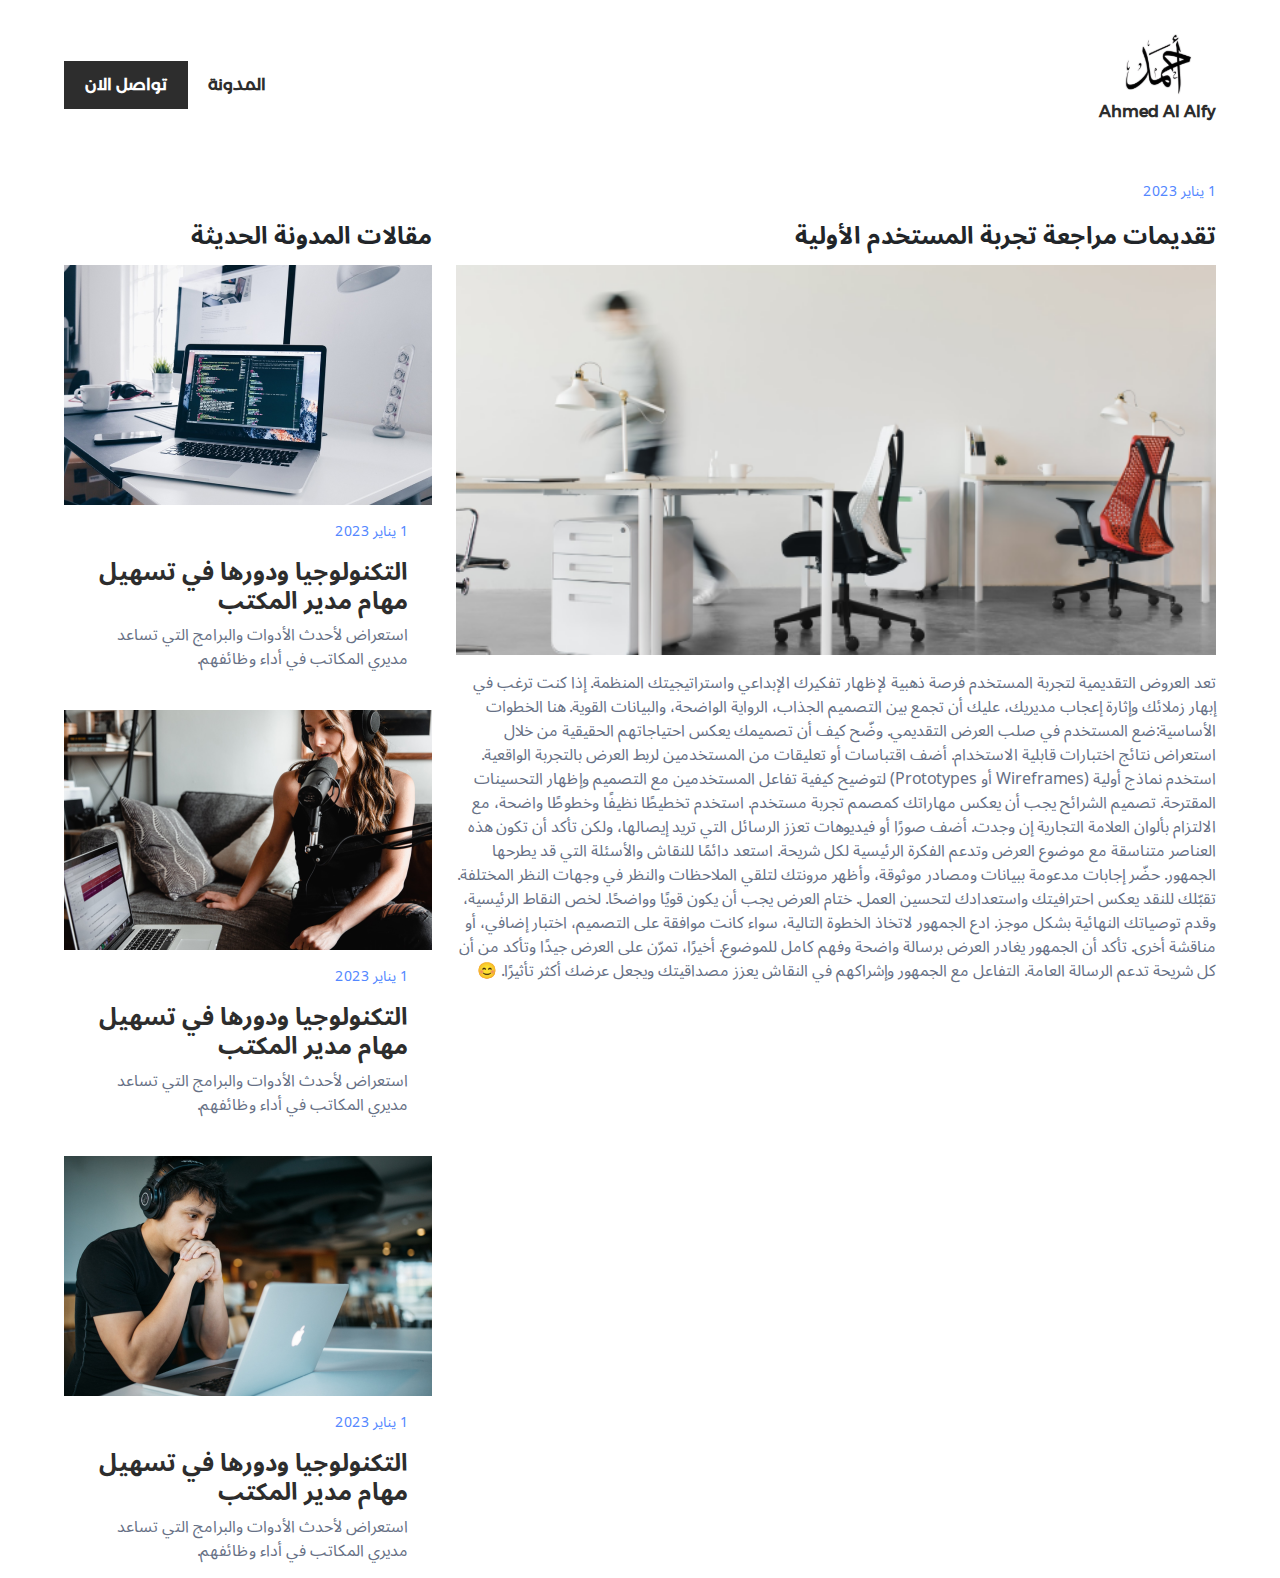
==== commit d231e97e: "blog" ====
--- a/blog-details.html
+++ b/blog-details.html
@@ -4,7 +4,12 @@
     <meta charset="UTF-8" />
     <meta name="viewport" content="width=device-width, initial-scale=1.0" />
     <!-- bootstrap -->
-    <link href="https://cdn.jsdelivr.net/npm/bootstrap@5.3.3/dist/css/bootstrap.min.css" rel="stylesheet" integrity="sha384-QWTKZyjpPEjISv5WaRU9OFeRpok6YctnYmDr5pNlyT2bRjXh0JMhjY6hW+ALEwIH" crossorigin="anonymous">
+    <link
+      href="https://cdn.jsdelivr.net/npm/bootstrap@5.3.3/dist/css/bootstrap.min.css"
+      rel="stylesheet"
+      integrity="sha384-QWTKZyjpPEjISv5WaRU9OFeRpok6YctnYmDr5pNlyT2bRjXh0JMhjY6hW+ALEwIH"
+      crossorigin="anonymous"
+    />
     <link rel="stylesheet" href="./css/style.css" />
     <link rel="stylesheet" href="./css/response.css" />
     <link rel="preconnect" href="https://fonts.googleapis.com" />
@@ -22,114 +27,132 @@
           <p>Ahmed Al Alfy</p>
         </a>
         <div class="header-links">
-          <a class="blog-link" href="#"> المدونة </a>
+          <a class="blog-link" href="blog.html"> المدونة </a>
           <a class="contact-link" href="#">تواصل الان </a>
         </div>
       </div>
     </header>
     <!-- end header -->
 
-
     <!-- start main -->
     <main>
-    
-        <div class="details-page">
-            <div class="main-container">
-                <div class="article-details-date">
-                    <p>  1 يناير 2023 </p>
-                </div>
-                <div class="row row-gap-4">
-                    <div class="col-lg-8 col-md-12 ">
-                        <section class="article-details">
-                            <div class="article-details-header">
-                                
-                                <h2>تقديمات مراجعة تجربة المستخدم الأولية </h2>
-                            </div>
-                            <div class="article-details-body">
-                                <div class="article-details-img">
-                                    <img src="images/article1.png" alt="article1">
-                                </div>
-                                <div class="article-details-text">
-                                    <p>تعد العروض التقديمية لتجربة المستخدم فرصة ذهبية لإظهار تفكيرك الإبداعي واستراتيجيتك المنظمة. إذا كنت ترغب في إبهار زملائك وإثارة إعجاب مديريك، عليك أن تجمع بين التصميم الجذاب، الرواية الواضحة، والبيانات القوية. هنا الخطوات الأساسية:ضع المستخدم في صلب العرض التقديمي. وضّح كيف أن تصميمك يعكس احتياجاتهم الحقيقية من خلال استعراض نتائج اختبارات قابلية الاستخدام. أضف اقتباسات أو تعليقات من المستخدمين لربط العرض بالتجربة الواقعية. استخدم نماذج أولية (Wireframes أو Prototypes) لتوضيح كيفية تفاعل المستخدمين مع التصميم وإظهار التحسينات المقترحة.
-                                        تصميم الشرائح يجب أن يعكس مهاراتك كمصمم تجربة مستخدم. استخدم تخطيطًا نظيفًا وخطوطًا واضحة، مع الالتزام بألوان العلامة التجارية إن وجدت. أضف صورًا أو فيديوهات تعزز الرسائل التي تريد إيصالها، ولكن تأكد أن تكون هذه العناصر متناسقة مع موضوع العرض وتدعم الفكرة الرئيسية لكل شريحة.
-                                        استعد دائمًا للنقاش والأسئلة التي قد يطرحها الجمهور. حضّر إجابات مدعومة ببيانات ومصادر موثوقة، وأظهر مرونتك لتلقي الملاحظات والنظر في وجهات النظر المختلفة. تقبّلك للنقد يعكس احترافيتك واستعدادك لتحسين العمل.
-                                        ختام العرض يجب أن يكون قويًا وواضحًا. لخص النقاط الرئيسية، وقدم توصياتك النهائية بشكل موجز. ادع الجمهور لاتخاذ الخطوة التالية، سواء كانت موافقة على التصميم، اختبار إضافي، أو مناقشة أخرى. تأكد أن الجمهور يغادر العرض برسالة واضحة وفهم كامل للموضوع.
-                                        أخيرًا، تمرّن على العرض جيدًا وتأكد من أن كل شريحة تدعم الرسالة العامة. التفاعل مع الجمهور وإشراكهم في النقاش يعزز مصداقيتك ويجعل عرضك أكثر تأثيرًا. 😊</p>
-                                    
-                                </div>
-                            </div>
-                            
-                
-                        </section>
+      <div class="details-page">
+        <div class="main-container">
+          <div class="article-details-date">
+            <p>1 يناير 2023</p>
+          </div>
+          <div class="row row-gap-4">
+            <div class="col-lg-8 col-md-12">
+              <section class="article-details">
+                <div class="article-details-header">
+                  <h2>تقديمات مراجعة تجربة المستخدم الأولية</h2>
+                </div>
+                <div class="article-details-body">
+                  <div class="article-details-img">
+                    <img src="images/article1.png" alt="article1" />
+                  </div>
+                  <div class="article-details-text">
+                    <p>
+                      تعد العروض التقديمية لتجربة المستخدم فرصة ذهبية لإظهار
+                      تفكيرك الإبداعي واستراتيجيتك المنظمة. إذا كنت ترغب في
+                      إبهار زملائك وإثارة إعجاب مديريك، عليك أن تجمع بين التصميم
+                      الجذاب، الرواية الواضحة، والبيانات القوية. هنا الخطوات
+                      الأساسية:ضع المستخدم في صلب العرض التقديمي. وضّح كيف أن
+                      تصميمك يعكس احتياجاتهم الحقيقية من خلال استعراض نتائج
+                      اختبارات قابلية الاستخدام. أضف اقتباسات أو تعليقات من
+                      المستخدمين لربط العرض بالتجربة الواقعية. استخدم نماذج
+                      أولية (Wireframes أو Prototypes) لتوضيح كيفية تفاعل
+                      المستخدمين مع التصميم وإظهار التحسينات المقترحة. تصميم
+                      الشرائح يجب أن يعكس مهاراتك كمصمم تجربة مستخدم. استخدم
+                      تخطيطًا نظيفًا وخطوطًا واضحة، مع الالتزام بألوان العلامة
+                      التجارية إن وجدت. أضف صورًا أو فيديوهات تعزز الرسائل التي
+                      تريد إيصالها، ولكن تأكد أن تكون هذه العناصر متناسقة مع
+                      موضوع العرض وتدعم الفكرة الرئيسية لكل شريحة. استعد دائمًا
+                      للنقاش والأسئلة التي قد يطرحها الجمهور. حضّر إجابات مدعومة
+                      ببيانات ومصادر موثوقة، وأظهر مرونتك لتلقي الملاحظات والنظر
+                      في وجهات النظر المختلفة. تقبّلك للنقد يعكس احترافيتك
+                      واستعدادك لتحسين العمل. ختام العرض يجب أن يكون قويًا
+                      وواضحًا. لخص النقاط الرئيسية، وقدم توصياتك النهائية بشكل
+                      موجز. ادع الجمهور لاتخاذ الخطوة التالية، سواء كانت موافقة
+                      على التصميم، اختبار إضافي، أو مناقشة أخرى. تأكد أن الجمهور
+                      يغادر العرض برسالة واضحة وفهم كامل للموضوع. أخيرًا، تمرّن
+                      على العرض جيدًا وتأكد من أن كل شريحة تدعم الرسالة العامة.
+                      التفاعل مع الجمهور وإشراكهم في النقاش يعزز مصداقيتك ويجعل
+                      عرضك أكثر تأثيرًا. 😊
+                    </p>
+                  </div>
+                </div>
+              </section>
+            </div>
+            <div class="col-lg-4 col-md-12">
+              <aside>
+                <div class="aside-header">
+                  <h2>مقالات المدونة الحديثة</h2>
+                </div>
+                <div class="aside-body">
+                  <div class="row row-gap-4">
+                    <div class="col-lg-12 col-md-6 col-sm-12">
+                      <a href="./blog-details.html" class="aside-item">
+                        <div class="aside-item-img">
+                          <img src="images/last1.png" alt="aside1" />
+                        </div>
+                        <div class="aside-item-text">
+                          <div class="aside-item-date">
+                            <p>1 يناير 2023</p>
+                          </div>
+                          <h2>التكنولوجيا ودورها في تسهيل مهام مدير المكتب</h2>
+                          <p>
+                            استعراض لأحدث الأدوات والبرامج التي تساعد مديري
+                            المكاتب في أداء وظائفهم.
+                          </p>
+                        </div>
+                      </a>
                     </div>
-                    <div class="col-lg-4 col-md-12 ">
-                        <aside>
-                            <div class="aside-header">
-                                <h2>مقالات المدونة الحديثة</h2>
-                            </div>
-                            <div class="aside-body">
-                                <div class="row ">
-                                    <div class="col-lg-12 col-md-6 col-sm-12">
-                                        <a href="#" class="aside-item">
-                                            <div class="aside-item-img">
-                                                <img src="images/last1.png" alt="aside1">
-                                            </div>
-                                            <div class="aside-item-text">
-                                                <div class="aside-item-date">
-                                                    <p> 1 يناير 2023</p>
-                                                </div>
-                                                <h2>التكنولوجيا ودورها في تسهيل مهام مدير المكتب</h2>
-                                                <p>استعراض لأحدث الأدوات والبرامج التي تساعد مديري المكاتب في أداء وظائفهم.</p>
-                                            </div>
-                                        </a>
-
-                                    </div>
-                                    <!--  -->
-                                    <div class="col-lg-12 col-md-6 col-sm-12">
-                                        <a href="#" class="aside-item">
-                                            <div class="aside-item-img">
-                                                <img src="images/last2.png" alt="aside1">
-                                            </div>
-                                            <div class="aside-item-text">
-                                                <div class="aside-item-date">
-                                                    <p> 1 يناير 2023</p>
-                                                </div>
-                                                <h2>التكنولوجيا ودورها في تسهيل مهام مدير المكتب</h2>
-                                                <p>استعراض لأحدث الأدوات والبرامج التي تساعد مديري المكاتب في أداء وظائفهم.</p>
-                                            </div>
-                                        </a>
-
-                                    </div>
-                                    <!--  -->
-                                    <div class="col-lg-12 col-md-6 col-sm-12">
-
-                                        <a href="#" class="aside-item">
-                                            <div class="aside-item-img">
-                                                <img src="images/last3.png" alt="aside1">
-                                            </div>
-                                            <div class="aside-item-text">
-                                                <div class="aside-item-date">
-                                                    <p> 1 يناير 2023</p>
-                                                </div>
-                                                <h2>التكنولوجيا ودورها في تسهيل مهام مدير المكتب</h2>
-                                                <p>استعراض لأحدث الأدوات والبرامج التي تساعد مديري المكاتب في أداء وظائفهم.</p>
-                                            </div>
-                                        </a>
-                                    </div>
-                                </div>
-                                
-                            </div>
-                        </aside>
-
+                    <!--  -->
+                    <div class="col-lg-12 col-md-6 col-sm-12">
+                      <a href="./blog-details.html" class="aside-item">
+                        <div class="aside-item-img">
+                          <img src="images/last2.png" alt="aside1" />
+                        </div>
+                        <div class="aside-item-text">
+                          <div class="aside-item-date">
+                            <p>1 يناير 2023</p>
+                          </div>
+                          <h2>التكنولوجيا ودورها في تسهيل مهام مدير المكتب</h2>
+                          <p>
+                            استعراض لأحدث الأدوات والبرامج التي تساعد مديري
+                            المكاتب في أداء وظائفهم.
+                          </p>
+                        </div>
+                      </a>
                     </div>
-                </div>
-
-
+                    <!--  -->
+                    <div class="col-lg-12 col-md-6 col-sm-12">
+                      <a href="./blog-details.html" class="aside-item">
+                        <div class="aside-item-img">
+                          <img src="images/last3.png" alt="aside1" />
+                        </div>
+                        <div class="aside-item-text">
+                          <div class="aside-item-date">
+                            <p>1 يناير 2023</p>
+                          </div>
+                          <h2>التكنولوجيا ودورها في تسهيل مهام مدير المكتب</h2>
+                          <p>
+                            استعراض لأحدث الأدوات والبرامج التي تساعد مديري
+                            المكاتب في أداء وظائفهم.
+                          </p>
+                        </div>
+                      </a>
+                    </div>
+                  </div>
+                </div>
+              </aside>
             </div>
+          </div>
         </div>
+      </div>
     </main>
     <!--  -->
-
 
     <div class="whatsapp-container">
       <div class="whatsapp-options" id="whatsappOptions">
@@ -153,10 +176,7 @@
           </div>
         </a>
         <a href="#" target="__blank">
-          <div
-            class="whatsapp-option linkedin-icon"
-            data-tooltip="الدراسه بالخارج"
-          >
+          <div class="whatsapp-option linkedin-icon" data-tooltip="">
             <svg
               width="23"
               height="22"
@@ -221,10 +241,13 @@
         </a>
       </div>
     </div>
-    
-    <script src="https://cdn.jsdelivr.net/npm/bootstrap@5.3.3/dist/js/bootstrap.bundle.min.js" integrity="sha384-YvpcrYf0tY3lHB60NNkmXc5s9fDVZLESaAA55NDzOxhy9GkcIdslK1eN7N6jIeHz" crossorigin="anonymous"></script>
+
+    <script
+      src="https://cdn.jsdelivr.net/npm/bootstrap@5.3.3/dist/js/bootstrap.bundle.min.js"
+      integrity="sha384-YvpcrYf0tY3lHB60NNkmXc5s9fDVZLESaAA55NDzOxhy9GkcIdslK1eN7N6jIeHz"
+      crossorigin="anonymous"
+    ></script>
     <script src="./custom.js"></script>
     <!-- bootstrap -->
-
   </body>
 </html>
--- a/css/style.css
+++ b/css/style.css
@@ -137,6 +137,7 @@
 
 }
 
+
 .blog-link{
   text-align: center;
   align-content: center;
@@ -144,8 +145,14 @@
   cursor: pointer;
   animation: slide-right 0.5s ease-in-out;
   font-weight: bold;
-
-  
+  transition: all 0.3s ease-in-out;
+
+
+  
+}
+
+.blog-link:hover{
+  color: #667085;
 }
 
 
@@ -1046,6 +1053,9 @@
   font-size: 18px;
 }
 
+.article{
+  transition: all 0.3s ease;
+}
 .article p  {
   font-family: "Inter-Regular";
   font-size: 16px;
@@ -1109,6 +1119,7 @@
   flex-direction: column;
   gap: 15px;
   margin-bottom: 20px;
+  transition: all 0.3s ease;
 }
 .all-article-card .all-article-img{
 
@@ -1163,6 +1174,9 @@
   gap: 15px;
 }
 
+.aside-item{
+  transition: all 0.3s ease;
+}
 .article-details-img img{
   width: 100%;
 }
@@ -1197,3 +1211,15 @@
   color: #5387FF;
   font-size: 14px;
 }
+
+.article-info,
+.all-article-info,
+.aside-item-text{
+  padding: 0 24px;
+}
+
+.all-article-card:hover,
+.article:hover,
+.aside-item:hover{
+  box-shadow: 0 16px 42px 0  rgba(83, 135, 255, 0.15);
+}--- a/css/response.css
+++ b/css/response.css
@@ -17,6 +17,11 @@
         width: 75px;
         height: 75px;
         left: -32.5px
+    }
+    .article-info,
+    .all-article-info,
+    .aside-item-text{
+    padding: 0 18px;
     }
     
 }
@@ -161,7 +166,8 @@
         display: grid;
         grid-template-columns: repeat(1, 1fr);
         grid-template-rows: repeat( 3, auto);
-        gap: 20px;
+        row-gap: 20px;
+        column-gap: 0px;
     }
     .article:nth-child(1){
  
@@ -254,6 +260,12 @@
         height: 100%;
         object-fit: cover;
     }
+
+    .article-info,
+.all-article-info,
+.aside-item-text{
+  padding: 0 15px;
+}
 }
 
 
@@ -295,6 +307,12 @@
     .network-img{
         height: 130px;
     }
+
+    .article-info,
+.all-article-info,
+.aside-item-text{
+  padding: 0 10px;
+}
     
 }
 
